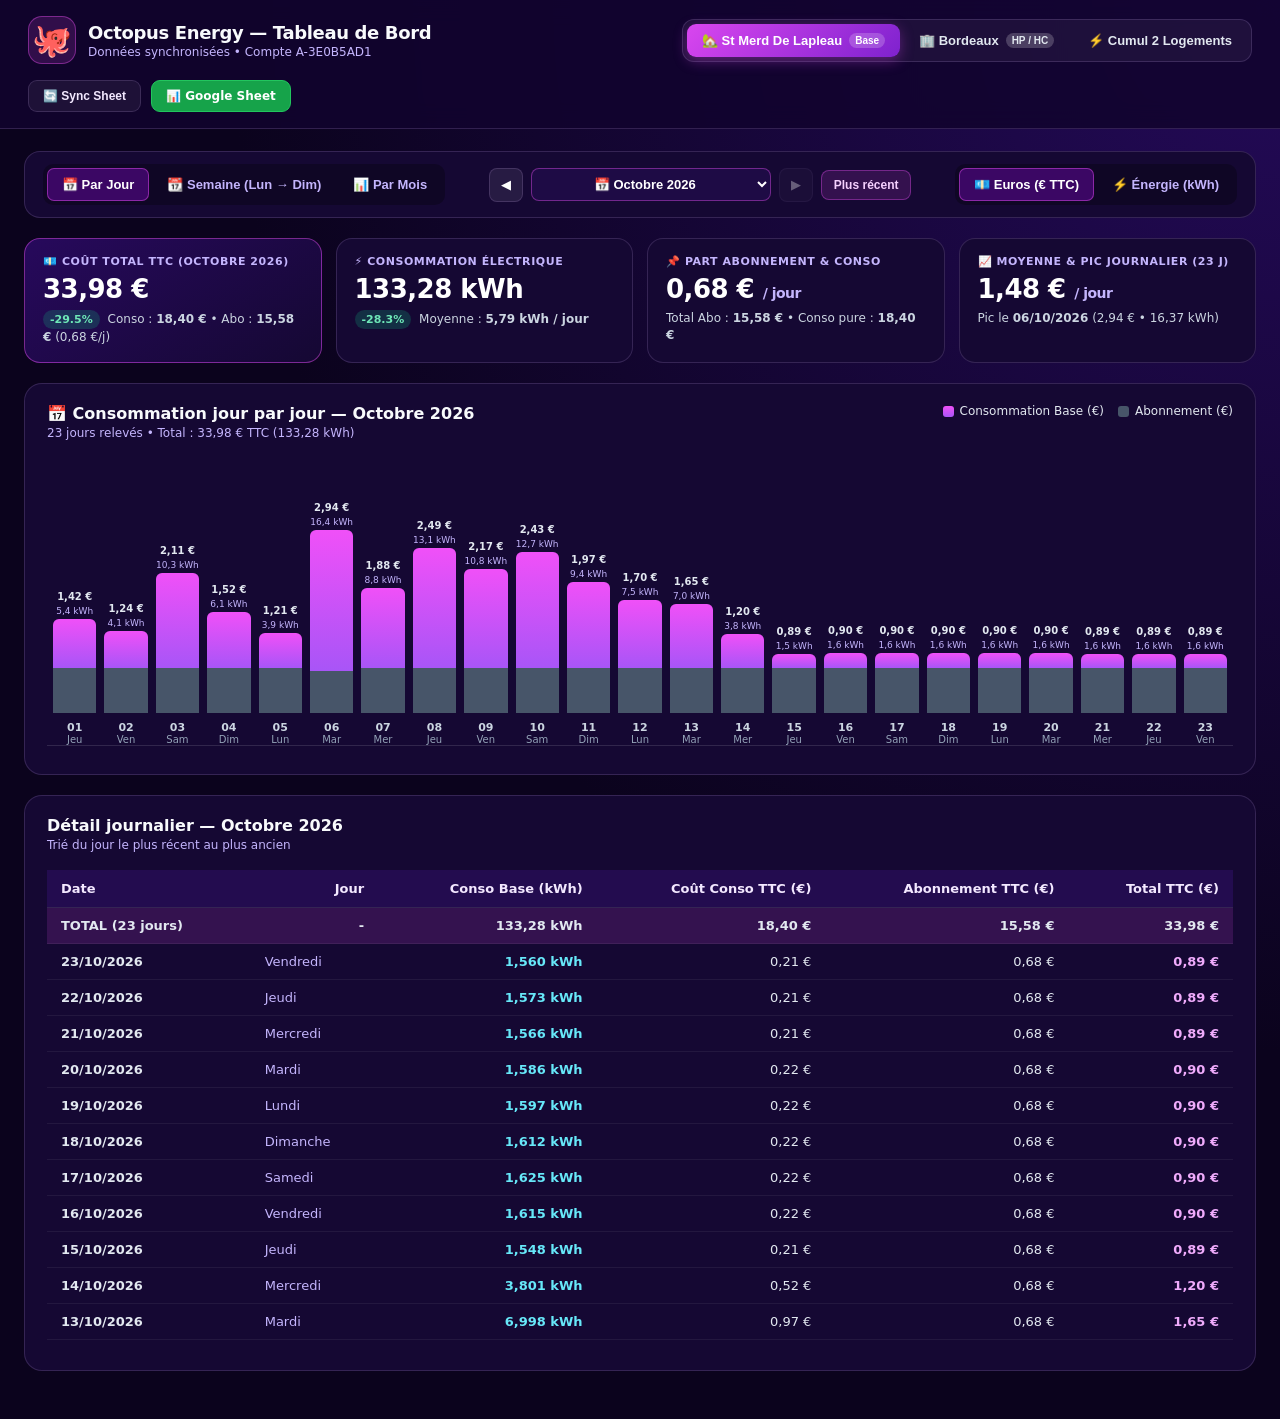
==== extension/dashboard.html @ 40f07053 "feat: extension Chrome Octopus Energy, synchronisation Google Sheets et tableau de bord visuel (Jour" ====
<!DOCTYPE html>
<html lang="fr">
<head>
  <meta charset="UTF-8" />
  <meta name="viewport" content="width=device-width, initial-scale=1.0" />
  <title>Octopus Energy — Suivi Conso & Coûts (2 Logements)</title>
  <link rel="stylesheet" href="styles.css" />
</head>
<body>
  <header class="topbar">
    <div class="topbar-left">
      <div class="brand-logo">🐙</div>
      <div>
        <h1>Octopus Energy — Tableau de Bord</h1>
        <p id="sync-status-label" class="subtitle">Données synchronisées • Compte A-3E0B5AD1</p>
      </div>
    </div>

    <!-- Sélecteur de logement -->
    <div class="property-tabs" role="tablist">
      <button class="prop-tab active" data-prop="lapleau">
        🏡 St Merd De Lapleau <span class="tag">Base</span>
      </button>
      <button class="prop-tab" data-prop="bordeaux">
        🏢 Bordeaux <span class="tag tag-hphc">HP / HC</span>
      </button>
      <button class="prop-tab" data-prop="both">
        ⚡ Cumul 2 Logements
      </button>
    </div>

    <div class="topbar-right">
      <button id="refresh-sheet-btn" class="btn-outline" title="Rafraîchir depuis Google Sheets">
        🔄 Sync Sheet
      </button>
      <a
        href="https://docs.google.com/spreadsheets/d/1xATSqg21M2ILGiKw2aj2Z4YGLd-NuB0GQhYrpR33ROQ/edit"
        target="_blank"
        class="btn-sheet"
      >📊 Google Sheet</a>
    </div>
  </header>

  <main class="main-container">
    <!-- Barre de contrôle : Période (Jour / Semaine Lun-Dim / Mois) + Unité principale + Navigation -->
    <section class="controls-bar">
      <div class="granularity-tabs">
        <button class="gran-tab active" data-mode="day">📅 Par Jour</button>
        <button class="gran-tab" data-mode="week">📆 Semaine (Lun → Dim)</button>
        <button class="gran-tab" data-mode="month">📊 Par Mois</button>
      </div>

      <div class="period-navigator">
        <button id="nav-prev" class="nav-btn" title="Période précédente">◀</button>
        <select id="period-select" class="period-select"></select>
        <button id="nav-next" class="nav-btn" title="Période suivante">▶</button>
        <button id="nav-latest" class="btn-latest">Plus récent</button>
      </div>

      <div class="unit-toggle">
        <button class="unit-btn active" data-unit="eur">💶 Euros (€ TTC)</button>
        <button class="unit-btn" data-unit="kwh">⚡ Énergie (kWh)</button>
      </div>
    </section>

    <!-- Cartes KPI dynamiques de la période sélectionnée -->
    <section id="kpi-grid" class="kpi-grid"></section>

    <!-- Bloc Synthèse HP/HC & Rentabilité (affiché pour Bordeaux & Cumul) -->
    <section id="hphc-profitability-section" class="card hphc-card hidden"></section>

    <!-- Graphique principal interactif -->
    <section class="card chart-card">
      <div class="card-header">
        <div>
          <h2 id="chart-title">Consommation & Coût</h2>
          <p id="chart-subtitle" class="card-subtitle"></p>
        </div>
        <div id="chart-legend" class="chart-legend"></div>
      </div>

      <div id="main-chart" class="chart-wrapper"></div>
    </section>

    <!-- Deuxième bloc visuel : Comparatif des semaines ou détail journalier/mensuel -->
    <section id="secondary-section" class="card secondary-card hidden">
      <div class="card-header">
        <div>
          <h2 id="secondary-title">Historique des 12 dernières semaines (Lundi → Dimanche)</h2>
          <p id="secondary-subtitle" class="card-subtitle">Cliquez sur une semaine pour afficher le détail de ses 7 jours ci-dessus</p>
        </div>
      </div>
      <div id="secondary-chart" class="chart-wrapper"></div>
    </section>

    <!-- Tableau récapitulatif détaillé de la période -->
    <section class="card table-card">
      <div class="card-header">
        <div>
          <h2 id="table-title">Détail de la période</h2>
          <p id="table-subtitle" class="card-subtitle"></p>
        </div>
      </div>
      <div class="table-responsive">
        <table class="data-table">
          <thead id="table-head"></thead>
          <tbody id="table-body"></tbody>
        </table>
      </div>
    </section>
  </main>

  <!-- Tooltip flottant au survol des barres -->
  <div id="chart-tooltip" class="chart-tooltip hidden"></div>

  <script src="data.js"></script>
  <script src="app.js"></script>
</body>
</html>
---- extension/styles.css ----
:root {
  --bg-dark: #0b031d;
  --bg-card: #150833;
  --bg-card-hover: #1e0d47;
  --border-subtle: rgba(216, 180, 254, 0.16);
  --text-main: #f8fafc;
  --text-muted: #c4b5fd;
  --octo-pink: #f050f8;
  --octo-purple: #9333ea;
  --octo-cyan: #22d3ee;
  --octo-amber: #fbbf24;
  --octo-green: #34d399;
  --octo-abo: #64748b;
}

* {
  box-sizing: border-box;
  margin: 0;
  padding: 0;
}

body {
  font-family: 'Inter', system-ui, -apple-system, BlinkMacSystemFont, 'Segoe UI', Roboto, sans-serif;
  background: radial-gradient(circle at top right, #240a59 0%, var(--bg-dark) 55%);
  color: var(--text-main);
  min-height: 100vh;
  padding-bottom: 48px;
}

/* Header */
.topbar {
  display: flex;
  align-items: center;
  justify-content: space-between;
  flex-wrap: wrap;
  gap: 16px;
  padding: 16px 28px;
  background: rgba(18, 4, 46, 0.88);
  backdrop-filter: blur(12px);
  border-bottom: 1px solid var(--border-subtle);
  position: sticky;
  top: 0;
  z-index: 100;
}

.topbar-left {
  display: flex;
  align-items: center;
  gap: 12px;
}

.brand-logo {
  font-size: 32px;
  background: rgba(240, 80, 248, 0.15);
  border: 1px solid rgba(240, 80, 248, 0.4);
  width: 48px;
  height: 48px;
  border-radius: 14px;
  display: flex;
  align-items: center;
  justify-content: center;
}

.topbar h1 {
  font-size: 18px;
  font-weight: 800;
  letter-spacing: -0.02em;
}

.subtitle {
  font-size: 12px;
  color: var(--text-muted);
  margin-top: 2px;
}

.property-tabs {
  display: flex;
  background: rgba(255, 255, 255, 0.05);
  padding: 4px;
  border-radius: 12px;
  border: 1px solid var(--border-subtle);
  gap: 4px;
}

.prop-tab {
  background: transparent;
  color: #e2e8f0;
  border: none;
  padding: 9px 15px;
  border-radius: 9px;
  font-size: 13px;
  font-weight: 600;
  cursor: pointer;
  display: flex;
  align-items: center;
  gap: 7px;
  transition: all 0.18s ease;
}

.prop-tab:hover {
  background: rgba(255, 255, 255, 0.08);
}

.prop-tab.active {
  background: linear-gradient(135deg, #d946ef, #7e22ce);
  color: #ffffff;
  box-shadow: 0 4px 14px rgba(217, 70, 239, 0.35);
}

.tag {
  font-size: 10px;
  padding: 2px 6px;
  border-radius: 99px;
  background: rgba(255, 255, 255, 0.2);
  font-weight: 700;
}

.topbar-right {
  display: flex;
  align-items: center;
  gap: 10px;
}

.btn-outline,
.btn-sheet {
  padding: 8px 14px;
  border-radius: 9px;
  font-size: 12px;
  font-weight: 600;
  cursor: pointer;
  text-decoration: none;
  transition: all 0.15s ease;
}

.btn-outline {
  background: rgba(255, 255, 255, 0.06);
  color: #f3e8ff;
  border: 1px solid var(--border-subtle);
}

.btn-outline:hover {
  background: rgba(255, 255, 255, 0.14);
}

.btn-sheet {
  background: #16a34a;
  color: #ffffff;
  border: 1px solid #22c55e;
}

.btn-sheet:hover {
  background: #15803d;
}

/* Main container */
.main-container {
  max-width: 1380px;
  margin: 22px auto 0;
  padding: 0 24px;
  display: flex;
  flex-direction: column;
  gap: 20px;
}

/* Controls bar */
.controls-bar {
  display: flex;
  align-items: center;
  justify-content: space-between;
  flex-wrap: wrap;
  gap: 14px;
  background: var(--bg-card);
  border: 1px solid var(--border-subtle);
  padding: 12px 18px;
  border-radius: 16px;
}

.granularity-tabs,
.unit-toggle {
  display: flex;
  background: rgba(0, 0, 0, 0.28);
  padding: 4px;
  border-radius: 10px;
  gap: 4px;
}

.gran-tab,
.unit-btn {
  background: transparent;
  color: var(--text-muted);
  border: none;
  padding: 8px 14px;
  border-radius: 7px;
  font-size: 13px;
  font-weight: 600;
  cursor: pointer;
  transition: all 0.15s ease;
}

.gran-tab.active,
.unit-btn.active {
  background: #3b0764;
  color: #ffffff;
  border: 1px solid rgba(240, 80, 248, 0.45);
}

.period-navigator {
  display: flex;
  align-items: center;
  gap: 8px;
}

.nav-btn {
  background: rgba(255, 255, 255, 0.08);
  color: #ffffff;
  border: 1px solid var(--border-subtle);
  width: 34px;
  height: 34px;
  border-radius: 8px;
  cursor: pointer;
  font-size: 13px;
}

.nav-btn:hover:not(:disabled) {
  background: rgba(240, 80, 248, 0.25);
}

.nav-btn:disabled {
  opacity: 0.35;
  cursor: default;
}

.period-select {
  background: #1e0b45;
  color: #ffffff;
  border: 1px solid rgba(240, 80, 248, 0.4);
  padding: 7px 14px;
  border-radius: 8px;
  font-size: 13px;
  font-weight: 700;
  min-width: 240px;
  text-align: center;
  cursor: pointer;
}

.btn-latest {
  background: rgba(240, 80, 248, 0.14);
  color: #f5d0fe;
  border: 1px solid rgba(240, 80, 248, 0.35);
  padding: 7px 12px;
  border-radius: 8px;
  font-size: 12px;
  font-weight: 600;
  cursor: pointer;
}

.btn-latest:hover {
  background: rgba(240, 80, 248, 0.28);
}

/* KPI Grid */
.kpi-grid {
  display: grid;
  grid-template-columns: repeat(auto-fit, minmax(220px, 1fr));
  gap: 14px;
}

.kpi-card {
  background: var(--bg-card);
  border: 1px solid var(--border-subtle);
  border-radius: 16px;
  padding: 16px 18px;
  display: flex;
  flex-direction: column;
  gap: 6px;
  position: relative;
  overflow: hidden;
}

.kpi-card.highlight {
  background: linear-gradient(145deg, #27095c, #150833);
  border-color: rgba(240, 80, 248, 0.45);
}

.kpi-label {
  font-size: 11px;
  font-weight: 700;
  text-transform: uppercase;
  letter-spacing: 0.05em;
  color: var(--text-muted);
}

.kpi-value {
  font-size: 26px;
  font-weight: 800;
  color: #ffffff;
  letter-spacing: -0.02em;
}

.kpi-sub {
  font-size: 12px;
  color: #cbd5e1;
  line-height: 1.4;
}

.kpi-pill {
  display: inline-block;
  padding: 2px 7px;
  border-radius: 99px;
  font-size: 11px;
  font-weight: 700;
  margin-right: 4px;
}

.pill-up {
  background: rgba(239, 68, 68, 0.22);
  color: #fca5a5;
}

.pill-down {
  background: rgba(16, 185, 129, 0.22);
  color: #6ee7b7;
}

/* Cards & Charts */
.card {
  background: var(--bg-card);
  border: 1px solid var(--border-subtle);
  border-radius: 18px;
  padding: 20px 22px;
}

.card.hidden {
  display: none;
}

.card-header {
  display: flex;
  align-items: flex-start;
  justify-content: space-between;
  flex-wrap: wrap;
  gap: 12px;
  margin-bottom: 18px;
}

.card-header h2 {
  font-size: 16px;
  font-weight: 700;
}

.card-subtitle {
  font-size: 12px;
  color: var(--text-muted);
  margin-top: 3px;
}

.chart-legend {
  display: flex;
  align-items: center;
  flex-wrap: wrap;
  gap: 14px;
  font-size: 12px;
  color: #e2e8f0;
}

.legend-item {
  display: flex;
  align-items: center;
  gap: 6px;
}

.legend-dot {
  width: 11px;
  height: 11px;
  border-radius: 3px;
}

/* Bar Chart */
.chart-wrapper {
  width: 100%;
  overflow-x: auto;
  padding-top: 18px;
  padding-bottom: 8px;
}

.bars-stage {
  display: flex;
  align-items: flex-end;
  gap: 8px;
  height: 270px;
  min-width: 100%;
  padding: 26px 6px 0;
  border-bottom: 1px solid rgba(255, 255, 255, 0.12);
}

.bar-col {
  flex: 1;
  min-width: 28px;
  height: 100%;
  display: flex;
  flex-direction: column;
  justify-content: flex-end;
  align-items: center;
  cursor: pointer;
  position: relative;
  transition: transform 0.12s ease;
}

.bar-col:hover {
  transform: translateY(-2px);
}

.bar-col.selected-bar .bar-label {
  color: var(--octo-pink);
  font-weight: 800;
}

.bar-top-val {
  font-size: 10px;
  font-weight: 700;
  color: #e2e8f0;
  margin-bottom: 4px;
  white-space: nowrap;
}

.bar-top-sub {
  font-size: 9px;
  font-weight: 500;
  color: var(--text-muted);
  margin-bottom: 3px;
  white-space: nowrap;
}

.bar-stack {
  width: 100%;
  max-width: 48px;
  border-radius: 6px 6px 0 0;
  overflow: hidden;
  display: flex;
  flex-direction: column;
  justify-content: flex-end;
  background: rgba(255, 255, 255, 0.04);
  transition: filter 0.15s ease;
}

.bar-col:hover .bar-stack {
  filter: brightness(1.18);
  box-shadow: 0 0 12px rgba(240, 80, 248, 0.35);
}

.bar-seg {
  width: 100%;
  transition: height 0.25s ease;
}

.seg-base {
  background: linear-gradient(180deg, #f050f8, #a855f7);
}

.seg-hp {
  background: linear-gradient(180deg, #fb7185, #e11d48);
}

.seg-hc {
  background: linear-gradient(180deg, #38bdf8, #0284c7);
}

.seg-abo {
  background: #475569;
}

.seg-bdx {
  background: linear-gradient(180deg, #22d3ee, #0284c7);
}

.bar-label {
  margin-top: 8px;
  font-size: 11px;
  font-weight: 600;
  color: #cbd5e1;
  text-align: center;
  white-space: nowrap;
}

.bar-sublabel {
  font-size: 10px;
  color: #94a3b8;
  text-align: center;
}

/* Table */
.table-responsive {
  width: 100%;
  overflow-x: auto;
  max-height: 480px;
  overflow-y: auto;
}

.data-table {
  width: 100%;
  border-collapse: collapse;
  font-size: 13px;
}

.data-table thead th {
  position: sticky;
  top: 0;
  background: #230c4f;
  color: #f3e8ff;
  font-weight: 700;
  text-align: right;
  padding: 11px 14px;
  border-bottom: 1px solid var(--border-subtle);
  z-index: 2;
}

.data-table thead th:first-child,
.data-table tbody td:first-child {
  text-align: left;
}

.data-table tbody tr {
  border-bottom: 1px solid rgba(255, 255, 255, 0.06);
  transition: background 0.12s ease;
}

.data-table tbody tr:hover {
  background: rgba(240, 80, 248, 0.08);
}

.data-table tbody td {
  padding: 10px 14px;
  text-align: right;
  color: #e2e8f0;
}

.data-table tbody tr.total-row {
  background: rgba(240, 80, 248, 0.14);
  font-weight: 800;
  color: #ffffff;
}

.td-highlight {
  font-weight: 700;
  color: #f0abfc !important;
}

.td-kwh {
  font-weight: 700;
  color: #67e8f9 !important;
}

/* Tooltip */
.chart-tooltip {
  position: fixed;
  pointer-events: none;
  z-index: 9999;
  background: rgba(15, 5, 36, 0.96);
  border: 1px solid var(--octo-pink);
  border-radius: 12px;
  padding: 11px 14px;
  box-shadow: 0 12px 28px rgba(0, 0, 0, 0.55);
  font-size: 12px;
  line-height: 1.5;
  min-width: 210px;
}

.chart-tooltip.hidden {
  display: none;
}

.tt-title {
  font-weight: 800;
  color: #ffffff;
  margin-bottom: 6px;
  padding-bottom: 4px;
  border-bottom: 1px solid rgba(255, 255, 255, 0.15);
}

.tt-row {
  display: flex;
  justify-content: space-between;
  gap: 14px;
  color: #cbd5e1;
}

.tt-row strong {
  color: #ffffff;
}

.tt-total {
  margin-top: 5px;
  padding-top: 5px;
  border-top: 1px solid rgba(255, 255, 255, 0.15);
  font-weight: 800;
  color: #f0abfc;
}

/* Synthèse HP/HC & Rentabilité */
.hphc-card {
  background: linear-gradient(145deg, rgba(30, 11, 69, 0.95), rgba(15, 5, 36, 0.95));
  border: 1px solid rgba(56, 189, 248, 0.35);
}

.hphc-header {
  display: flex;
  align-items: center;
  justify-content: space-between;
  flex-wrap: wrap;
  gap: 12px;
  margin-bottom: 16px;
}

.verdict-badge {
  padding: 6px 14px;
  border-radius: 999px;
  font-size: 13px;
  font-weight: 800;
  display: inline-flex;
  align-items: center;
  gap: 6px;
}

.verdict-ok {
  background: rgba(16, 185, 129, 0.2);
  border: 1px solid rgba(52, 211, 153, 0.55);
  color: #6ee7b7;
}

.verdict-warn {
  background: rgba(239, 68, 68, 0.2);
  border: 1px solid rgba(248, 113, 113, 0.55);
  color: #fca5a5;
}

.hphc-split-bar-wrap {
  margin-bottom: 18px;
}

.hphc-split-labels {
  display: flex;
  justify-content: space-between;
  font-size: 13px;
  font-weight: 700;
  margin-bottom: 7px;
}

.lbl-hp {
  color: #fda4af;
}

.lbl-hc {
  color: #7dd3fc;
}

.hphc-split-bar {
  position: relative;
  height: 22px;
  border-radius: 999px;
  overflow: hidden;
  display: flex;
  background: rgba(255, 255, 255, 0.08);
  box-shadow: inset 0 2px 5px rgba(0, 0, 0, 0.4);
}

.split-fill-hp {
  background: linear-gradient(90deg, #e11d48, #fb7185);
  height: 100%;
  transition: width 0.3s ease;
}

.split-fill-hc {
  background: linear-gradient(90deg, #0284c7, #38bdf8);
  height: 100%;
  transition: width 0.3s ease;
}

.hphc-threshold-note {
  font-size: 11px;
  color: #cbd5e1;
  margin-top: 6px;
  display: flex;
  justify-content: space-between;
  flex-wrap: wrap;
}

.hphc-boxes {
  display: grid;
  grid-template-columns: repeat(auto-fit, minmax(210px, 1fr));
  gap: 12px;
}

.hphc-box {
  background: rgba(255, 255, 255, 0.04);
  border: 1px solid rgba(255, 255, 255, 0.1);
  border-radius: 12px;
  padding: 12px 14px;
}

.hphc-box-title {
  font-size: 11px;
  font-weight: 700;
  text-transform: uppercase;
  color: var(--text-muted);
  margin-bottom: 4px;
}

.hphc-box-val {
  font-size: 20px;
  font-weight: 800;
  color: #ffffff;
}

.hphc-box-sub {
  font-size: 11px;
  color: #cbd5e1;
  margin-top: 3px;
}
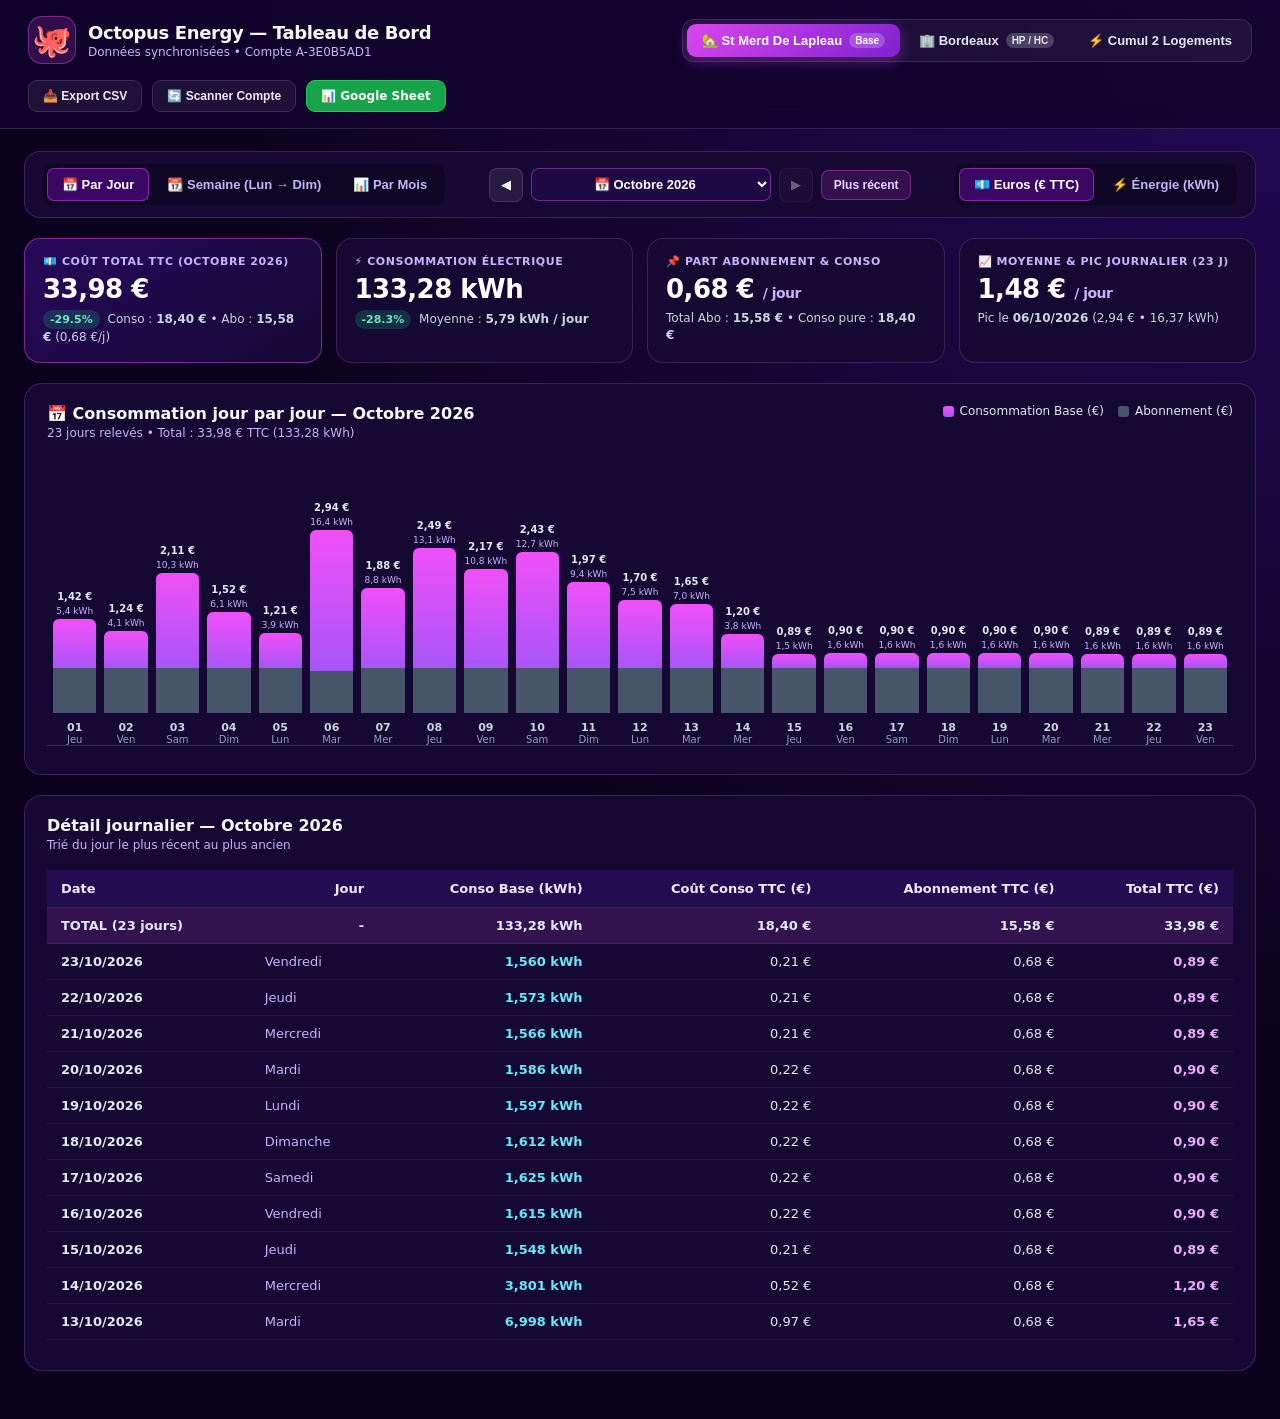
==== commit da61612a: "feat: auto-découverte universelle (Élec Linky & Gaz Gazpar), Mode Secours kWh (conso en erreur) et e" ====
--- a/extension/dashboard.html
+++ b/extension/dashboard.html
@@ -30,8 +30,11 @@
     </div>
 
     <div class="topbar-right">
-      <button id="refresh-sheet-btn" class="btn-outline" title="Rafraîchir depuis Google Sheets">
-        🔄 Sync Sheet
+      <button id="export-csv-btn" class="btn-outline" title="Exporter les relevés du logement actif en CSV">
+        📥 Export CSV
+      </button>
+      <button id="refresh-sheet-btn" class="btn-outline" title="Scanner le compte Octopus actif">
+        🔄 Scanner Compte
       </button>
       <a
         href="https://docs.google.com/spreadsheets/d/1xATSqg21M2ILGiKw2aj2Z4YGLd-NuB0GQhYrpR33ROQ/edit"
